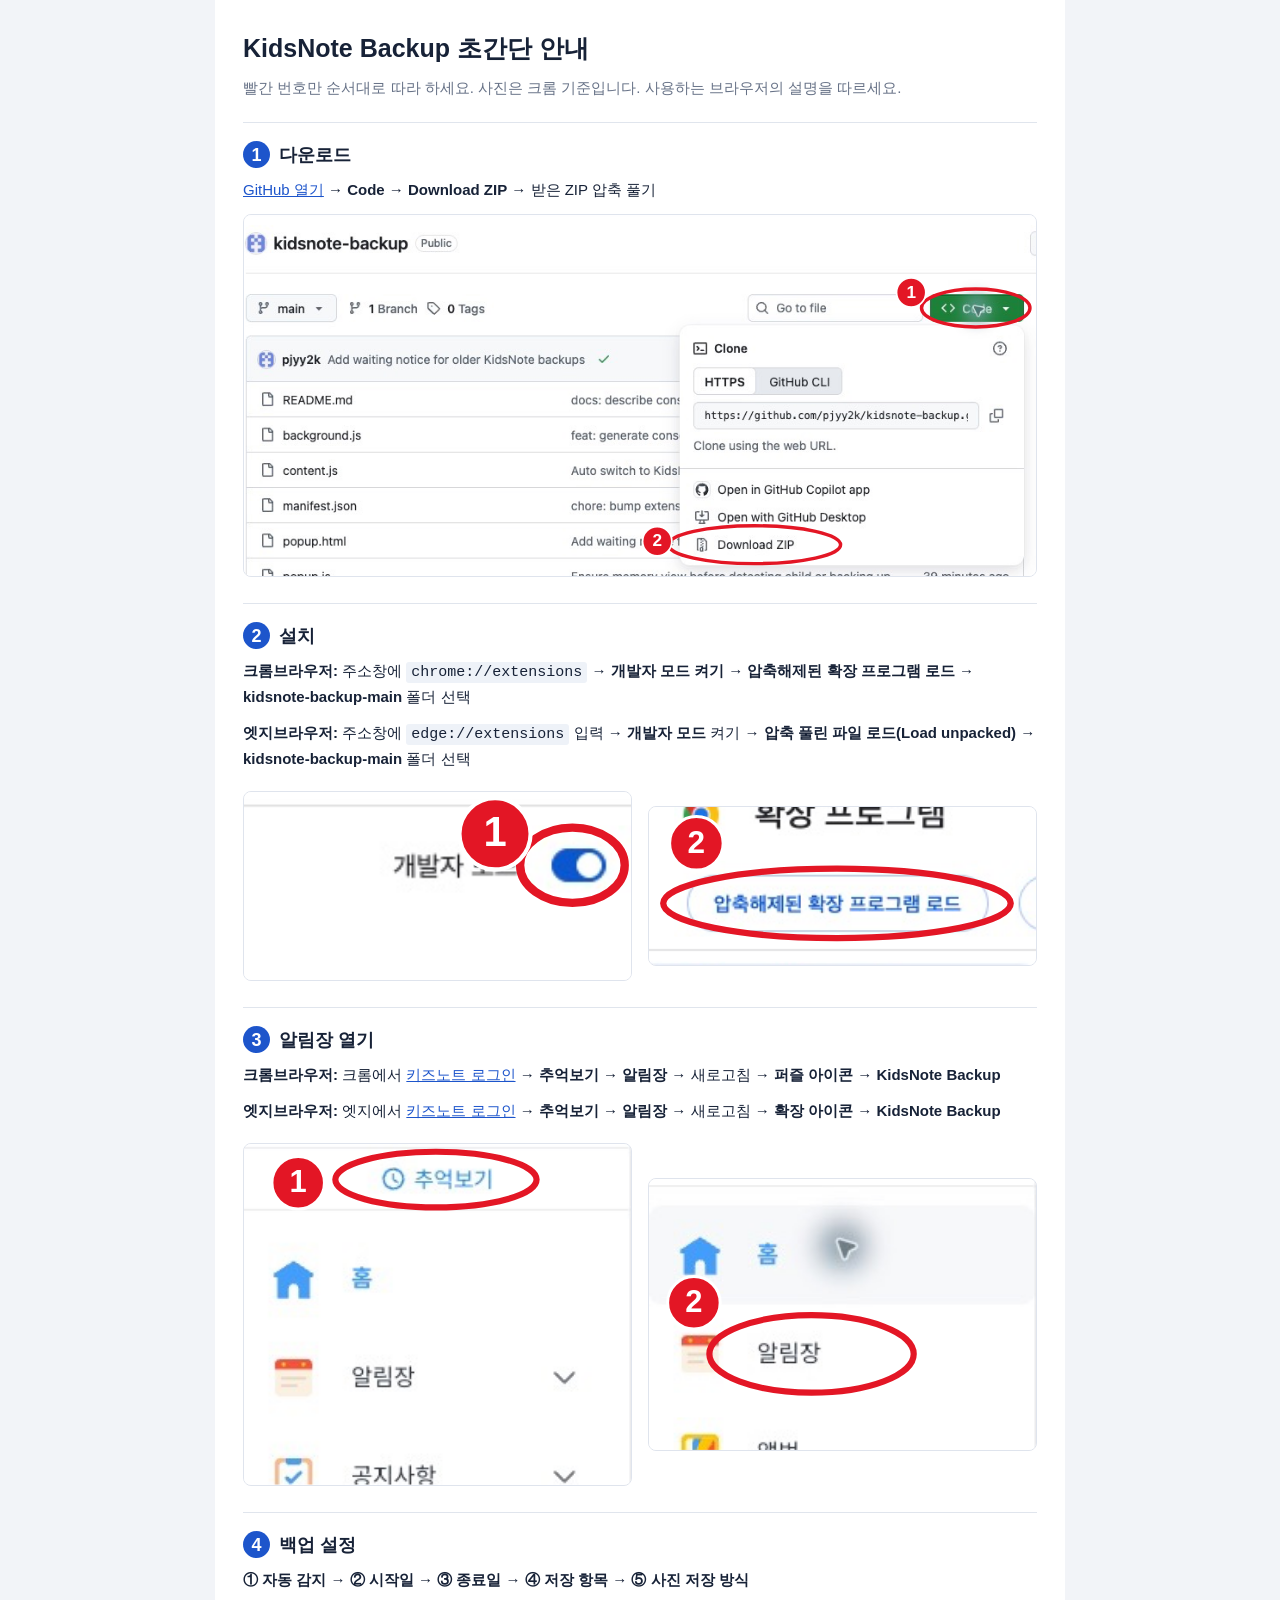
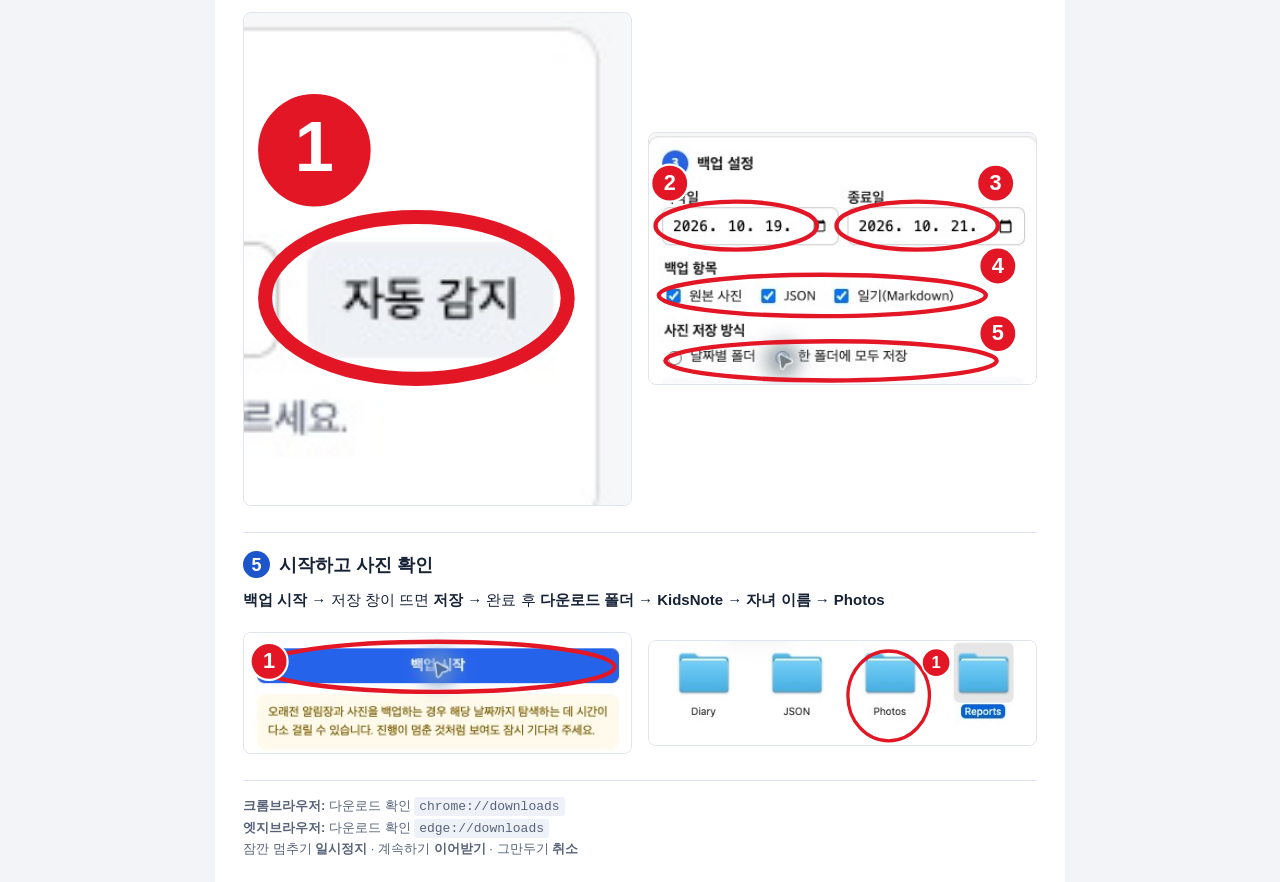
==== instruction/index.html @ d7d6bd25 "Separate Chrome and Edge instructions in quick guide" ====
<!doctype html><html lang="ko"><meta charset="utf-8"><meta name="viewport" content="width=device-width,initial-scale=1"><title>KidsNote Backup 초간단 안내</title><style>*{box-sizing:border-box}body{margin:0;background:#f2f4f8;color:#172237;font:15px/1.6 -apple-system,BlinkMacSystemFont,'Malgun Gothic',sans-serif}main{max-width:850px;margin:auto;background:white;padding:28px}h1{font-size:25px;margin:0 0 8px}.intro{color:#677287;margin:0 0 22px}h2{font-size:18px;margin:0 0 8px}h2 span{display:inline-grid;place-items:center;background:#1d55cb;color:white;border-radius:50%;width:27px;height:27px;margin-right:9px}section{border-top:1px solid #e0e5ed;padding:18px 0;break-inside:avoid}p{margin:0 0 12px}a{color:#1d55cb}.shot{margin:8px auto!important;border:1px solid #dfe4ed;border-radius:8px;overflow:hidden;line-height:0}.shot svg{display:block;width:100%;height:auto}.pair{display:flex;justify-content:center;align-items:center;gap:16px}.pair>div{flex:1;min-width:0}.pair .shot{max-width:100%!important}code{background:#eef2f8;padding:2px 5px;border-radius:3px}footer{border-top:1px solid #e0e5ed;padding-top:15px;color:#586379;font-size:13px}@media(max-width:520px){main{padding:20px 14px}.pair{gap:8px}h1{font-size:23px}}@media print{body{background:white}main{padding:0}section{padding:12px 0}.intro{margin-bottom:12px}}</style><main><h1>KidsNote Backup 초간단 안내</h1><p class="intro">빨간 번호만 순서대로 따라 하세요. 사진은 크롬 기준입니다. 사용하는 브라우저의 설명을 따르세요.</p><section><h2><span>1</span>다운로드</h2><p><a href="https://github.com/pjyy2k/kidsnote-backup">GitHub 열기</a> → <b>Code → Download ZIP</b> → 받은 ZIP 압축 풀기</p><div class="shot" style="max-width:920px"><svg xmlns="http://www.w3.org/2000/svg" viewBox="0 0 920 420" role="img" aria-label="빨간 원의 번호 순서대로 클릭하세요"><image href="[data-uri]" width="920" height="420"/><ellipse cx="850" cy="108" rx="63" ry="22" fill="none" stroke="#e31625" stroke-width="4"/><circle cx="775" cy="90" r="17" fill="#e31625" stroke="white" stroke-width="2"/><text x="775" y="96" text-anchor="middle" fill="white" font-family="Arial,sans-serif" font-weight="700" font-size="20">1</text><ellipse cx="593" cy="383" rx="100" ry="22" fill="none" stroke="#e31625" stroke-width="4"/><circle cx="480" cy="379" r="17" fill="#e31625" stroke="white" stroke-width="2"/><text x="480" y="385" text-anchor="middle" fill="white" font-family="Arial,sans-serif" font-weight="700" font-size="20">2</text></svg></div></section><section><h2><span>2</span>설치</h2><p><b>크롬브라우저:</b> 주소창에 <code>chrome://extensions</code> → <b>개발자 모드 켜기 → 압축해제된 확장 프로그램 로드</b> → <b>kidsnote-backup-main</b> 폴더 선택</p><p><b>엣지브라우저:</b> 주소창에 <code>edge://extensions</code> 입력 → <b>개발자 모드</b> 켜기 → <b>압축 풀린 파일 로드(Load unpacked)</b> → <b>kidsnote-backup-main</b> 폴더 선택</p><div class="pair"><div><div class="shot" style="max-width:330px"><svg xmlns="http://www.w3.org/2000/svg" viewBox="0 0 185 90" role="img" aria-label="빨간 원의 번호 순서대로 클릭하세요"><image href="[data-uri]" width="185" height="90"/><ellipse cx="157" cy="35" rx="25" ry="18" fill="none" stroke="#e31625" stroke-width="4"/><circle cx="120" cy="20" r="17" fill="#e31625" stroke="white" stroke-width="2"/><text x="120" y="26" text-anchor="middle" fill="white" font-family="Arial,sans-serif" font-weight="700" font-size="20">1</text></svg></div></div><div><div class="shot" style="max-width:330px"><svg xmlns="http://www.w3.org/2000/svg" viewBox="0 0 245 100" role="img" aria-label="빨간 원의 번호 순서대로 클릭하세요"><image href="[data-uri]" width="245" height="100"/><ellipse cx="119" cy="61" rx="110" ry="22" fill="none" stroke="#e31625" stroke-width="4"/><circle cx="30" cy="23" r="17" fill="#e31625" stroke="white" stroke-width="2"/><text x="30" y="29" text-anchor="middle" fill="white" font-family="Arial,sans-serif" font-weight="700" font-size="20">2</text></svg></div></div></div></section><section><h2><span>3</span>알림장 열기</h2><p><b>크롬브라우저:</b> 크롬에서 <a href="https://www.kidsnote.com/">키즈노트 로그인</a> → <b>추억보기 → 알림장</b> → 새로고침 → <b>퍼즐 아이콘 → KidsNote Backup</b></p><p><b>엣지브라우저:</b> 엣지에서 <a href="https://www.kidsnote.com/">키즈노트 로그인</a> → <b>추억보기 → 알림장</b> → 새로고침 → <b>확장 아이콘 → KidsNote Backup</b></p><div class="pair"><div><div class="shot" style="max-width:330px"><svg xmlns="http://www.w3.org/2000/svg" viewBox="0 0 250 220" role="img" aria-label="빨간 원의 번호 순서대로 클릭하세요"><image href="[data-uri]" width="250" height="220"/><ellipse cx="124" cy="23" rx="65" ry="18" fill="none" stroke="#e31625" stroke-width="4"/><circle cx="35" cy="25" r="17" fill="#e31625" stroke="white" stroke-width="2"/><text x="35" y="31" text-anchor="middle" fill="white" font-family="Arial,sans-serif" font-weight="700" font-size="20">1</text></svg></div></div><div><div class="shot" style="max-width:330px"><svg xmlns="http://www.w3.org/2000/svg" viewBox="0 0 250 175" role="img" aria-label="빨간 원의 번호 순서대로 클릭하세요"><image href="[data-uri]" width="250" height="175"/><ellipse cx="105" cy="113" rx="66" ry="25" fill="none" stroke="#e31625" stroke-width="4"/><circle cx="29" cy="80" r="17" fill="#e31625" stroke="white" stroke-width="2"/><text x="29" y="86" text-anchor="middle" fill="white" font-family="Arial,sans-serif" font-weight="700" font-size="20">2</text></svg></div></div></div></section><section><h2><span>4</span>백업 설정</h2><p><b>① 자동 감지 → ② 시작일 → ③ 종료일 → ④ 저장 항목 → ⑤ 사진 저장 방식</b></p><div class="pair"><div><div class="shot" style="max-width:330px"><svg xmlns="http://www.w3.org/2000/svg" viewBox="0 0 110 140" role="img" aria-label="빨간 원의 번호 순서대로 클릭하세요"><image href="[data-uri]" width="110" height="140"/><ellipse cx="49" cy="81" rx="43" ry="23" fill="none" stroke="#e31625" stroke-width="4"/><circle cx="20" cy="39" r="17" fill="#e31625" stroke="white" stroke-width="2"/><text x="20" y="45" text-anchor="middle" fill="white" font-family="Arial,sans-serif" font-weight="700" font-size="20">1</text></svg></div></div><div><div class="shot" style="max-width:355px"><svg xmlns="http://www.w3.org/2000/svg" viewBox="0 0 355 230" role="img" aria-label="빨간 원의 번호 순서대로 클릭하세요"><image href="[data-uri]" width="355" height="230"/><ellipse cx="80" cy="85" rx="74" ry="22" fill="none" stroke="#e31625" stroke-width="4"/><circle cx="19" cy="46" r="17" fill="#e31625" stroke="white" stroke-width="2"/><text x="19" y="52" text-anchor="middle" fill="white" font-family="Arial,sans-serif" font-weight="700" font-size="20">2</text><ellipse cx="246" cy="85" rx="74" ry="22" fill="none" stroke="#e31625" stroke-width="4"/><circle cx="318" cy="46" r="17" fill="#e31625" stroke="white" stroke-width="2"/><text x="318" y="52" text-anchor="middle" fill="white" font-family="Arial,sans-serif" font-weight="700" font-size="20">3</text><ellipse cx="159" cy="149" rx="150" ry="19" fill="none" stroke="#e31625" stroke-width="4"/><circle cx="320" cy="122" r="17" fill="#e31625" stroke="white" stroke-width="2"/><text x="320" y="128" text-anchor="middle" fill="white" font-family="Arial,sans-serif" font-weight="700" font-size="20">4</text><ellipse cx="167" cy="209" rx="152" ry="18" fill="none" stroke="#e31625" stroke-width="4"/><circle cx="320" cy="184" r="17" fill="#e31625" stroke="white" stroke-width="2"/><text x="320" y="190" text-anchor="middle" fill="white" font-family="Arial,sans-serif" font-weight="700" font-size="20">5</text></svg></div></div></div></section><section><h2><span>5</span>시작하고 사진 확인</h2><p><b>백업 시작</b> → 저장 창이 뜨면 <b>저장</b> → 완료 후 <b>다운로드 폴더 → KidsNote → 자녀 이름 → Photos</b></p><div class="pair"><div><div class="shot" style="max-width:355px"><svg xmlns="http://www.w3.org/2000/svg" viewBox="0 0 355 110" role="img" aria-label="빨간 원의 번호 순서대로 클릭하세요"><image href="[data-uri]" width="355" height="110"/><ellipse cx="177" cy="31" rx="163" ry="23" fill="none" stroke="#e31625" stroke-width="4"/><circle cx="23" cy="26" r="17" fill="#e31625" stroke="white" stroke-width="2"/><text x="23" y="32" text-anchor="middle" fill="white" font-family="Arial,sans-serif" font-weight="700" font-size="20">1</text></svg></div></div><div><div class="shot" style="max-width:465px"><svg xmlns="http://www.w3.org/2000/svg" viewBox="0 0 465 125" role="img" aria-label="빨간 원의 번호 순서대로 클릭하세요"><image href="[data-uri]" width="465" height="125"/><ellipse cx="288" cy="66" rx="49" ry="54" fill="none" stroke="#e31625" stroke-width="4"/><circle cx="345" cy="26" r="17" fill="#e31625" stroke="white" stroke-width="2"/><text x="345" y="32" text-anchor="middle" fill="white" font-family="Arial,sans-serif" font-weight="700" font-size="20">1</text></svg></div></div></div></section><footer><b>크롬브라우저:</b> 다운로드 확인 <code>chrome://downloads</code><br><b>엣지브라우저:</b> 다운로드 확인 <code>edge://downloads</code><br>잠깐 멈추기 <b>일시정지</b> · 계속하기 <b>이어받기</b> · 그만두기 <b>취소</b></footer></main></html>
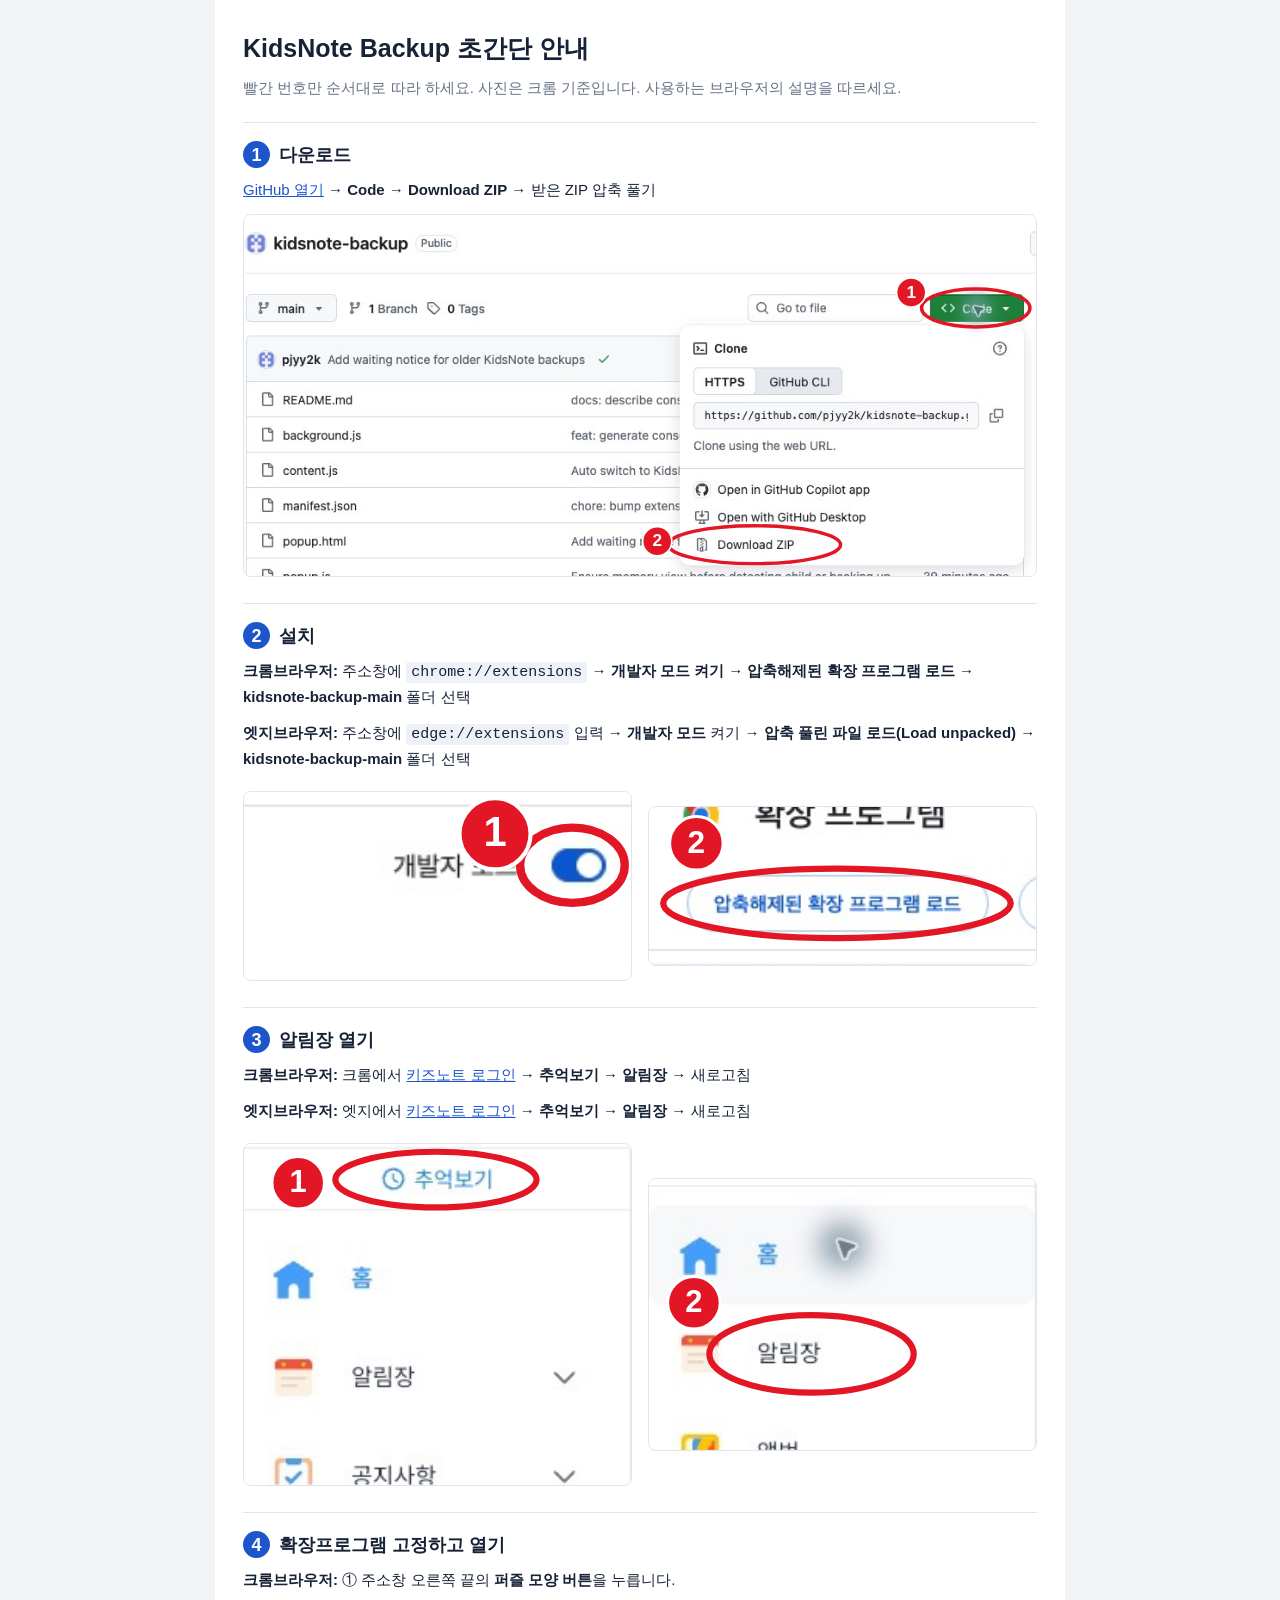
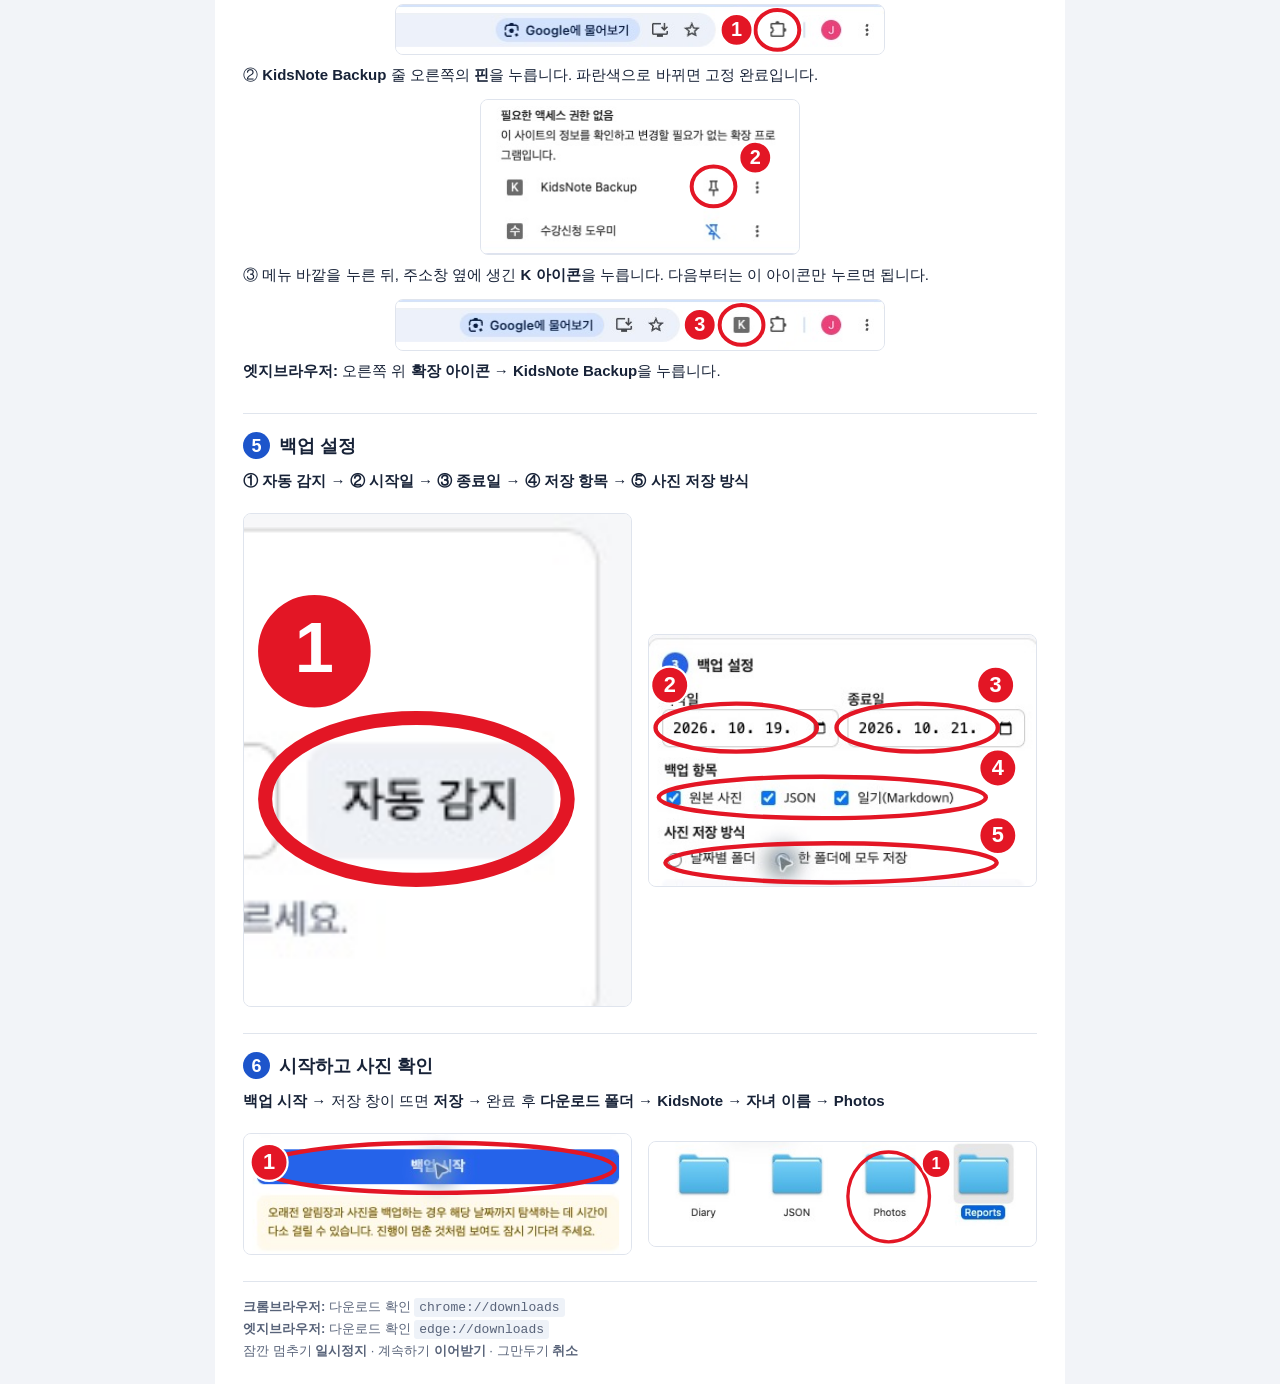
==== commit 78233c84: "Show Chrome extension menu and pinning steps with screenshots" ====
--- a/instruction/index.html
+++ b/instruction/index.html
@@ -1 +1 @@
-<!doctype html><html lang="ko"><meta charset="utf-8"><meta name="viewport" content="width=device-width,initial-scale=1"><title>KidsNote Backup 초간단 안내</title><style>*{box-sizing:border-box}body{margin:0;background:#f2f4f8;color:#172237;font:15px/1.6 -apple-system,BlinkMacSystemFont,'Malgun Gothic',sans-serif}main{max-width:850px;margin:auto;background:white;padding:28px}h1{font-size:25px;margin:0 0 8px}.intro{color:#677287;margin:0 0 22px}h2{font-size:18px;margin:0 0 8px}h2 span{display:inline-grid;place-items:center;background:#1d55cb;color:white;border-radius:50%;width:27px;height:27px;margin-right:9px}section{border-top:1px solid #e0e5ed;padding:18px 0;break-inside:avoid}p{margin:0 0 12px}a{color:#1d55cb}.shot{margin:8px auto!important;border:1px solid #dfe4ed;border-radius:8px;overflow:hidden;line-height:0}.shot svg{display:block;width:100%;height:auto}.pair{display:flex;justify-content:center;align-items:center;gap:16px}.pair>div{flex:1;min-width:0}.pair .shot{max-width:100%!important}code{background:#eef2f8;padding:2px 5px;border-radius:3px}footer{border-top:1px solid #e0e5ed;padding-top:15px;color:#586379;font-size:13px}@media(max-width:520px){main{padding:20px 14px}.pair{gap:8px}h1{font-size:23px}}@media print{body{background:white}main{padding:0}section{padding:12px 0}.intro{margin-bottom:12px}}</style><main><h1>KidsNote Backup 초간단 안내</h1><p class="intro">빨간 번호만 순서대로 따라 하세요. 사진은 크롬 기준입니다. 사용하는 브라우저의 설명을 따르세요.</p><section><h2><span>1</span>다운로드</h2><p><a href="https://github.com/pjyy2k/kidsnote-backup">GitHub 열기</a> → <b>Code → Download ZIP</b> → 받은 ZIP 압축 풀기</p><div class="shot" style="max-width:920px"><svg xmlns="http://www.w3.org/2000/svg" viewBox="0 0 920 420" role="img" aria-label="빨간 원의 번호 순서대로 클릭하세요"><image href="[data-uri]" width="920" height="420"/><ellipse cx="850" cy="108" rx="63" ry="22" fill="none" stroke="#e31625" stroke-width="4"/><circle cx="775" cy="90" r="17" fill="#e31625" stroke="white" stroke-width="2"/><text x="775" y="96" text-anchor="middle" fill="white" font-family="Arial,sans-serif" font-weight="700" font-size="20">1</text><ellipse cx="593" cy="383" rx="100" ry="22" fill="none" stroke="#e31625" stroke-width="4"/><circle cx="480" cy="379" r="17" fill="#e31625" stroke="white" stroke-width="2"/><text x="480" y="385" text-anchor="middle" fill="white" font-family="Arial,sans-serif" font-weight="700" font-size="20">2</text></svg></div></section><section><h2><span>2</span>설치</h2><p><b>크롬브라우저:</b> 주소창에 <code>chrome://extensions</code> → <b>개발자 모드 켜기 → 압축해제된 확장 프로그램 로드</b> → <b>kidsnote-backup-main</b> 폴더 선택</p><p><b>엣지브라우저:</b> 주소창에 <code>edge://extensions</code> 입력 → <b>개발자 모드</b> 켜기 → <b>압축 풀린 파일 로드(Load unpacked)</b> → <b>kidsnote-backup-main</b> 폴더 선택</p><div class="pair"><div><div class="shot" style="max-width:330px"><svg xmlns="http://www.w3.org/2000/svg" viewBox="0 0 185 90" role="img" aria-label="빨간 원의 번호 순서대로 클릭하세요"><image href="[data-uri]" width="185" height="90"/><ellipse cx="157" cy="35" rx="25" ry="18" fill="none" stroke="#e31625" stroke-width="4"/><circle cx="120" cy="20" r="17" fill="#e31625" stroke="white" stroke-width="2"/><text x="120" y="26" text-anchor="middle" fill="white" font-family="Arial,sans-serif" font-weight="700" font-size="20">1</text></svg></div></div><div><div class="shot" style="max-width:330px"><svg xmlns="http://www.w3.org/2000/svg" viewBox="0 0 245 100" role="img" aria-label="빨간 원의 번호 순서대로 클릭하세요"><image href="[data-uri]" width="245" height="100"/><ellipse cx="119" cy="61" rx="110" ry="22" fill="none" stroke="#e31625" stroke-width="4"/><circle cx="30" cy="23" r="17" fill="#e31625" stroke="white" stroke-width="2"/><text x="30" y="29" text-anchor="middle" fill="white" font-family="Arial,sans-serif" font-weight="700" font-size="20">2</text></svg></div></div></div></section><section><h2><span>3</span>알림장 열기</h2><p><b>크롬브라우저:</b> 크롬에서 <a href="https://www.kidsnote.com/">키즈노트 로그인</a> → <b>추억보기 → 알림장</b> → 새로고침 → <b>퍼즐 아이콘 → KidsNote Backup</b></p><p><b>엣지브라우저:</b> 엣지에서 <a href="https://www.kidsnote.com/">키즈노트 로그인</a> → <b>추억보기 → 알림장</b> → 새로고침 → <b>확장 아이콘 → KidsNote Backup</b></p><div class="pair"><div><div class="shot" style="max-width:330px"><svg xmlns="http://www.w3.org/2000/svg" viewBox="0 0 250 220" role="img" aria-label="빨간 원의 번호 순서대로 클릭하세요"><image href="[data-uri]" width="250" height="220"/><ellipse cx="124" cy="23" rx="65" ry="18" fill="none" stroke="#e31625" stroke-width="4"/><circle cx="35" cy="25" r="17" fill="#e31625" stroke="white" stroke-width="2"/><text x="35" y="31" text-anchor="middle" fill="white" font-family="Arial,sans-serif" font-weight="700" font-size="20">1</text></svg></div></div><div><div class="shot" style="max-width:330px"><svg xmlns="http://www.w3.org/2000/svg" viewBox="0 0 250 175" role="img" aria-label="빨간 원의 번호 순서대로 클릭하세요"><image href="[data-uri]" width="250" height="175"/><ellipse cx="105" cy="113" rx="66" ry="25" fill="none" stroke="#e31625" stroke-width="4"/><circle cx="29" cy="80" r="17" fill="#e31625" stroke="white" stroke-width="2"/><text x="29" y="86" text-anchor="middle" fill="white" font-family="Arial,sans-serif" font-weight="700" font-size="20">2</text></svg></div></div></div></section><section><h2><span>4</span>백업 설정</h2><p><b>① 자동 감지 → ② 시작일 → ③ 종료일 → ④ 저장 항목 → ⑤ 사진 저장 방식</b></p><div class="pair"><div><div class="shot" style="max-width:330px"><svg xmlns="http://www.w3.org/2000/svg" viewBox="0 0 110 140" role="img" aria-label="빨간 원의 번호 순서대로 클릭하세요"><image href="[data-uri]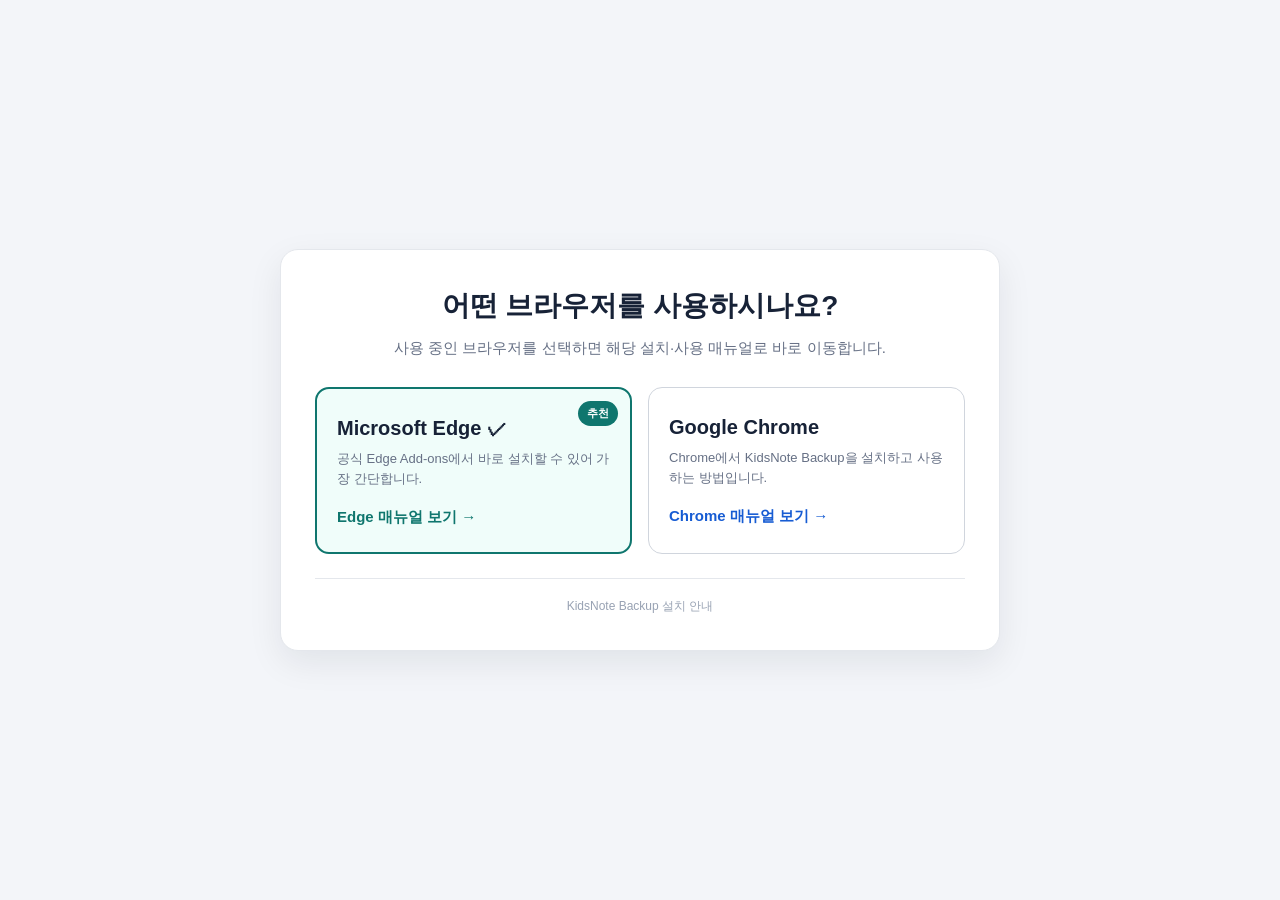
==== commit 788842d2: "docs: add browser selection landing page" ====
--- a/instruction/index.html
+++ b/instruction/index.html
@@ -1 +1,49 @@
-<!doctype html><html lang="ko"><meta charset="utf-8"><meta name="viewport" content="width=device-width,initial-scale=1"><title>KidsNote Backup 초간단 안내</title><style>*{box-sizing:border-box}body{margin:0;background:#f2f4f8;color:#172237;font:15px/1.6 -apple-system,BlinkMacSystemFont,'Malgun Gothic',sans-serif}main{max-width:850px;margin:auto;background:white;padding:28px}h1{font-size:25px;margin:0 0 8px}.intro{color:#677287;margin:0 0 22px}h2{font-size:18px;margin:0 0 8px}h2 span{display:inline-grid;place-items:center;background:#1d55cb;color:white;border-radius:50%;width:27px;height:27px;margin-right:9px}section{border-top:1px solid #e0e5ed;padding:18px 0;break-inside:avoid}p{margin:0 0 12px}a{color:#1d55cb}.shot{margin:8px auto!important;border:1px solid #dfe4ed;border-radius:8px;overflow:hidden;line-height:0}.shot svg{display:block;width:100%;height:auto}.pair{display:flex;justify-content:center;align-items:center;gap:16px}.pair>div{flex:1;min-width:0}.pair .shot{max-width:100%!important}code{background:#eef2f8;padding:2px 5px;border-radius:3px}footer{border-top:1px solid #e0e5ed;padding-top:15px;color:#586379;font-size:13px}@media(max-width:520px){main{padding:20px 14px}.pair{gap:8px}h1{font-size:23px}}@media print{body{background:white}main{padding:0}section{padding:12px 0}.intro{margin-bottom:12px}}</style><main><h1>KidsNote Backup 초간단 안내</h1><p class="intro">빨간 번호만 순서대로 따라 하세요. 사진은 크롬 기준입니다. 사용하는 브라우저의 설명을 따르세요.</p><section><h2><span>1</span>다운로드</h2><p><a href="https://github.com/pjyy2k/kidsnote-backup">GitHub 열기</a> → <b>Code → Download ZIP</b> → 받은 ZIP 압축 풀기</p><div class="shot" style="max-width:920px"><svg xmlns="http://www.w3.org/2000/svg" viewBox="0 0 920 420" role="img" aria-label="빨간 원의 번호 순서대로 클릭하세요"><image href="[data-uri]" width="920" height="420"/><ellipse cx="850" cy="108" rx="63" ry="22" fill="none" stroke="#e31625" stroke-width="4"/><circle cx="775" cy="90" r="17" fill="#e31625" stroke="white" stroke-width="2"/><text x="775" y="96" text-anchor="middle" fill="white" font-family="Arial,sans-serif" font-weight="700" font-size="20">1</text><ellipse cx="593" cy="383" rx="100" ry="22" fill="none" stroke="#e31625" stroke-width="4"/><circle cx="480" cy="379" r="17" fill="#e31625" stroke="white" stroke-width="2"/><text x="480" y="385" text-anchor="middle" fill="white" font-family="Arial,sans-serif" font-weight="700" font-size="20">2</text></svg></div></section><section><h2><span>2</span>설치</h2><p><b>크롬브라우저:</b> 주소창에 <code>chrome://extensions</code> → <b>개발자 모드 켜기 → 압축해제된 확장 프로그램 로드</b> → <b>kidsnote-backup-main</b> 폴더 선택</p><p><b>엣지브라우저:</b> 주소창에 <code>edge://extensions</code> 입력 → <b>개발자 모드</b> 켜기 → <b>압축 풀린 파일 로드(Load unpacked)</b> → <b>kidsnote-backup-main</b> 폴더 선택</p><div class="pair"><div><div class="shot" style="max-width:330px"><svg xmlns="http://www.w3.org/2000/svg" viewBox="0 0 185 90" role="img" aria-label="빨간 원의 번호 순서대로 클릭하세요"><image href="[data-uri]" width="185" height="90"/><ellipse cx="157" cy="35" rx="25" ry="18" fill="none" stroke="#e31625" stroke-width="4"/><circle cx="120" cy="20" r="17" fill="#e31625" stroke="white" stroke-width="2"/><text x="120" y="26" text-anchor="middle" fill="white" font-family="Arial,sans-serif" font-weight="700" font-size="20">1</text></svg></div></div><div><div class="shot" style="max-width:330px"><svg xmlns="http://www.w3.org/2000/svg" viewBox="0 0 245 100" role="img" aria-label="빨간 원의 번호 순서대로 클릭하세요"><image href="[data-uri]" width="245" height="100"/><ellipse cx="119" cy="61" rx="110" ry="22" fill="none" stroke="#e31625" stroke-width="4"/><circle cx="30" cy="23" r="17" fill="#e31625" stroke="white" stroke-width="2"/><text x="30" y="29" text-anchor="middle" fill="white" font-family="Arial,sans-serif" font-weight="700" font-size="20">2</text></svg></div></div></div></section><section><h2><span>3</span>알림장 열기</h2><p><b>크롬브라우저:</b> 크롬에서 <a href="https://www.kidsnote.com/">키즈노트 로그인</a> → <b>추억보기 → 알림장</b> → 새로고침</p><p><b>엣지브라우저:</b> 엣지에서 <a href="https://www.kidsnote.com/">키즈노트 로그인</a> → <b>추억보기 → 알림장</b> → 새로고침</p><div class="pair"><div><div class="shot" style="max-width:330px"><svg xmlns="http://www.w3.org/2000/svg" viewBox="0 0 250 220" role="img" aria-label="빨간 원의 번호 순서대로 클릭하세요"><image href="[data-uri]" width="250" height="220"/><ellipse cx="124" cy="23" rx="65" ry="18" fill="none" stroke="#e31625" stroke-width="4"/><circle cx="35" cy="25" r="17" fill="#e31625" stroke="white" stroke-width="2"/><text x="35" y="31" text-anchor="middle" fill="white" font-family="Arial,sans-serif" font-weight="700" font-size="20">1</text></svg></div></div><div><div class="shot" style="max-width:330px"><svg xmlns="http://www.w3.org/2000/svg" viewBox="0 0 250 175" role="img" aria-label="빨간 원의 번호 순서대로 클릭하세요"><image href="[data-uri]" width="250" height="175"/><ellipse cx="105" cy="113" rx="66" ry="25" fill="none" stroke="#e31625" stroke-width="4"/><circle cx="29" cy="80" r="17" fill="#e31625" stroke="white" stroke-width="2"/><text x="29" y="86" text-anchor="middle" fill="white" font-family="Arial,sans-serif" font-weight="700" font-size="20">2</text></svg></div></div></div></section><section><h2><span>4</span>확장프로그램 고정하고 열기</h2><p><b>크롬브라우저:</b> ① 주소창 오른쪽 끝의 <b>퍼즐 모양 버튼</b>을 누릅니다.</p><div class="shot" style="max-width:490px"><svg xmlns="http://www.w3.org/2000/svg" viewBox="0 0 490 50" role="img" aria-label="1번 클릭 위치"><image href="[data-uri]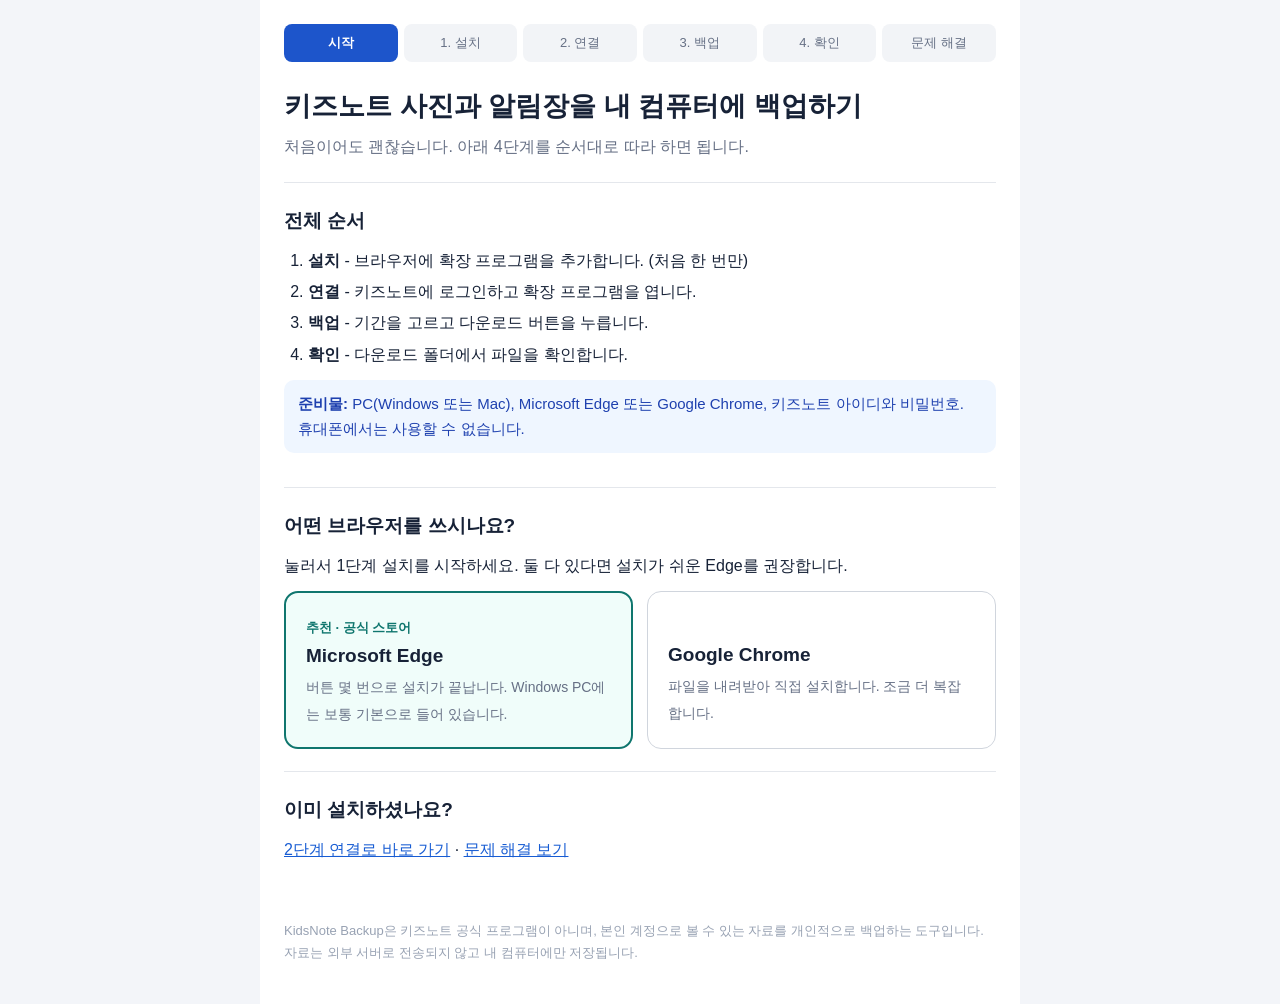
==== commit 861c5b8d: "docs: add step-by-step user manual with shared guide pages - Split the manual into install, connect," ====
--- a/instruction/index.html
+++ b/instruction/index.html
@@ -1,49 +1,34 @@
 <!doctype html>
 <html lang="ko">
 <head>
-  <meta charset="utf-8">
-  <meta name="viewport" content="width=device-width,initial-scale=1">
-  <title>KidsNote Backup - 브라우저 선택</title>
-  <style>
-    *{box-sizing:border-box}
-    body{margin:0;min-height:100vh;display:grid;place-items:center;background:#f3f5f9;color:#172237;font:15px/1.55 -apple-system,BlinkMacSystemFont,"Segoe UI","Malgun Gothic",sans-serif;padding:24px}
-    main{width:min(720px,100%);background:#fff;border:1px solid #e4e7ec;border-radius:18px;box-shadow:0 12px 34px rgba(16,24,40,.08);padding:34px}
-    h1{margin:0 0 8px;font-size:28px;text-align:center}
-    .intro{margin:0 0 28px;color:#667085;text-align:center}
-    .choices{display:grid;grid-template-columns:repeat(2,minmax(0,1fr));gap:16px}
-    .browser{position:relative;display:block;text-decoration:none;color:inherit;border:1px solid #d0d5dd;border-radius:14px;padding:24px 20px;transition:.16s ease;background:#fff}
-    .browser:hover{transform:translateY(-2px);border-color:#98a2b3;box-shadow:0 8px 22px rgba(16,24,40,.08)}
-    .browser.recommended{border:2px solid #0f766e;background:#f0fdfa}
-    .badge{position:absolute;top:12px;right:12px;background:#0f766e;color:#fff;border-radius:999px;padding:4px 9px;font-size:11px;font-weight:800}
-    .name{font-size:20px;font-weight:800;margin-bottom:5px}
-    .desc{color:#667085;font-size:13px}
-    .arrow{display:inline-block;margin-top:16px;font-weight:800;color:#175cd3}
-    .recommended .arrow{color:#0f766e}
-    footer{margin-top:24px;padding-top:18px;border-top:1px solid #e4e7ec;color:#98a2b3;font-size:12px;text-align:center}
-    @media(max-width:580px){main{padding:26px 18px}.choices{grid-template-columns:1fr}h1{font-size:24px}}
-  </style>
+<meta charset="utf-8">
+<meta name="viewport" content="width=device-width,initial-scale=1">
+<title>키즈노트 사진과 알림장을 내 컴퓨터에 백업하기 - KidsNote Backup 안내</title>
+<link rel="stylesheet" href="guide.css">
 </head>
 <body>
 <main>
-  <h1>어떤 브라우저를 사용하시나요?</h1>
-  <p class="intro">사용 중인 브라우저를 선택하면 해당 설치·사용 매뉴얼로 바로 이동합니다.</p>
+<nav aria-label="매뉴얼 단계"><ol class="steps"><li><a href="index.html" aria-current="step">시작</a></li><li><a href="index.html">1. 설치</a></li><li><a href="open.html">2. 연결</a></li><li><a href="backup.html">3. 백업</a></li><li><a href="files.html">4. 확인</a></li><li><a href="help.html">문제 해결</a></li></ol></nav>
+<h1>키즈노트 사진과 알림장을 내 컴퓨터에 백업하기</h1>
+<p class="intro">처음이어도 괜찮습니다. 아래 4단계를 순서대로 따라 하면 됩니다.</p>
 
-  <div class="choices">
-    <a class="browser recommended" href="edge.html">
-      <span class="badge">추천</span>
-      <div class="name">Microsoft Edge <span aria-hidden="true">✓</span></div>
-      <div class="desc">공식 Edge Add-ons에서 바로 설치할 수 있어 가장 간단합니다.</div>
-      <span class="arrow">Edge 매뉴얼 보기 →</span>
-    </a>
+<section><h2>전체 순서</h2>
+<ol><li><b>설치</b> - 브라우저에 확장 프로그램을 추가합니다. (처음 한 번만)</li>
+<li><b>연결</b> - 키즈노트에 로그인하고 확장 프로그램을 엽니다.</li>
+<li><b>백업</b> - 기간을 고르고 다운로드 버튼을 누릅니다.</li>
+<li><b>확인</b> - 다운로드 폴더에서 파일을 확인합니다.</li></ol>
+<div class="note tip"><b>준비물:</b> PC(Windows 또는 Mac), Microsoft Edge 또는 Google Chrome, 키즈노트 아이디와 비밀번호. 휴대폰에서는 사용할 수 없습니다.</div>
+</section>
+<section><h2>어떤 브라우저를 쓰시나요?</h2>
+<p>눌러서 1단계 설치를 시작하세요. 둘 다 있다면 설치가 쉬운 Edge를 권장합니다.</p>
+<div class="choices">
+<a class="card best" href="edge.html"><em>추천 · 공식 스토어</em><b>Microsoft Edge</b><span>버튼 몇 번으로 설치가 끝납니다. Windows PC에는 보통 기본으로 들어 있습니다.</span></a>
+<a class="card" href="chrome.html"><em>&nbsp;</em><b>Google Chrome</b><span>파일을 내려받아 직접 설치합니다. 조금 더 복잡합니다.</span></a>
+</div></section>
+<section><h2>이미 설치하셨나요?</h2><p><a href="open.html">2단계 연결로 바로 가기</a> · <a href="help.html">문제 해결 보기</a></p></section>
 
-    <a class="browser" href="chrome.html">
-      <div class="name">Google Chrome</div>
-      <div class="desc">Chrome에서 KidsNote Backup을 설치하고 사용하는 방법입니다.</div>
-      <span class="arrow">Chrome 매뉴얼 보기 →</span>
-    </a>
-  </div>
 
-  <footer>KidsNote Backup 설치 안내</footer>
+<footer>KidsNote Backup은 키즈노트 공식 프로그램이 아니며, 본인 계정으로 볼 수 있는 자료를 개인적으로 백업하는 도구입니다. 자료는 외부 서버로 전송되지 않고 내 컴퓨터에만 저장됩니다.</footer>
 </main>
 </body>
 </html>
--- a/instruction/guide.css
+++ b/instruction/guide.css
@@ -0,0 +1,27 @@
+*{box-sizing:border-box}
+body{margin:0;background:#f3f5f9;color:#172237;font:16px/1.7 -apple-system,BlinkMacSystemFont,"Segoe UI","Malgun Gothic",sans-serif}
+main{max-width:760px;margin:auto;background:#fff;min-height:100vh;padding:24px 24px 40px}
+.steps{display:flex;gap:6px;list-style:none;margin:0 0 26px;padding:0;font-size:13px}
+.steps li{flex:1;margin:0}
+.steps a{display:block;height:100%;padding:8px 4px;text-align:center;text-decoration:none;color:#667085;background:#f2f4f7;border-radius:8px}
+.steps a[aria-current]{background:#1d55cb;color:#fff;font-weight:700}
+h1{font-size:27px;line-height:1.35;margin:0 0 8px}
+.intro{color:#667085;margin:0 0 22px}
+section{border-top:1px solid #e4e7ec;padding:22px 0}
+h2{font-size:19px;margin:0 0 10px;display:flex;align-items:center;gap:10px}
+.n{flex:none;display:inline-grid;place-items:center;width:30px;height:30px;border-radius:50%;background:#1d55cb;color:#fff;font-size:14px}
+p{margin:6px 0 12px}ol,ul{margin:6px 0 12px;padding-left:24px}li{margin:4px 0}
+a{color:#175cd3}code{background:#f2f4f7;border-radius:5px;padding:2px 6px;font-size:14px}
+.shot{margin:12px 0;border:1px solid #d0d5dd;border-radius:10px;overflow:hidden}.shot svg{display:block;width:100%;height:auto}
+.note{border-radius:10px;padding:11px 14px;margin:12px 0;font-size:15px}
+.tip{background:#eff6ff;color:#1e40af}.warn{background:#fffbeb;color:#92400e}.ok{background:#ecfdf3;color:#166534}
+.btn{display:inline-block;background:#1d55cb;color:#fff;text-decoration:none;font-weight:700;border-radius:10px;padding:11px 18px}
+.choices{display:grid;grid-template-columns:1fr 1fr;gap:14px}
+.card{display:block;text-decoration:none;color:inherit;border:1px solid #d0d5dd;border-radius:14px;padding:20px}
+.card:hover{border-color:#667085}.card b{display:block;font-size:19px}.card span{color:#667085;font-size:14px}
+.card.best{border:2px solid #0f766e;background:#f0fdfa}.card em{font-style:normal;font-weight:700;color:#0f766e;font-size:13px}
+table{width:100%;border-collapse:collapse;margin:10px 0;font-size:15px}th,td{border:1px solid #e4e7ec;padding:9px 10px;text-align:left;vertical-align:top}th{background:#f8fafc}td:first-child,th:first-child{width:32%;word-break:keep-all}
+.pager{display:flex;justify-content:space-between;gap:10px;margin-top:10px;padding-top:22px;border-top:1px solid #e4e7ec}
+.pager a{font-weight:700;text-decoration:none}
+footer{margin-top:22px;color:#98a2b3;font-size:13px}
+@media(max-width:560px){main{padding:16px 16px 32px}.choices{grid-template-columns:1fr}h1{font-size:24px}.steps{font-size:12px}}
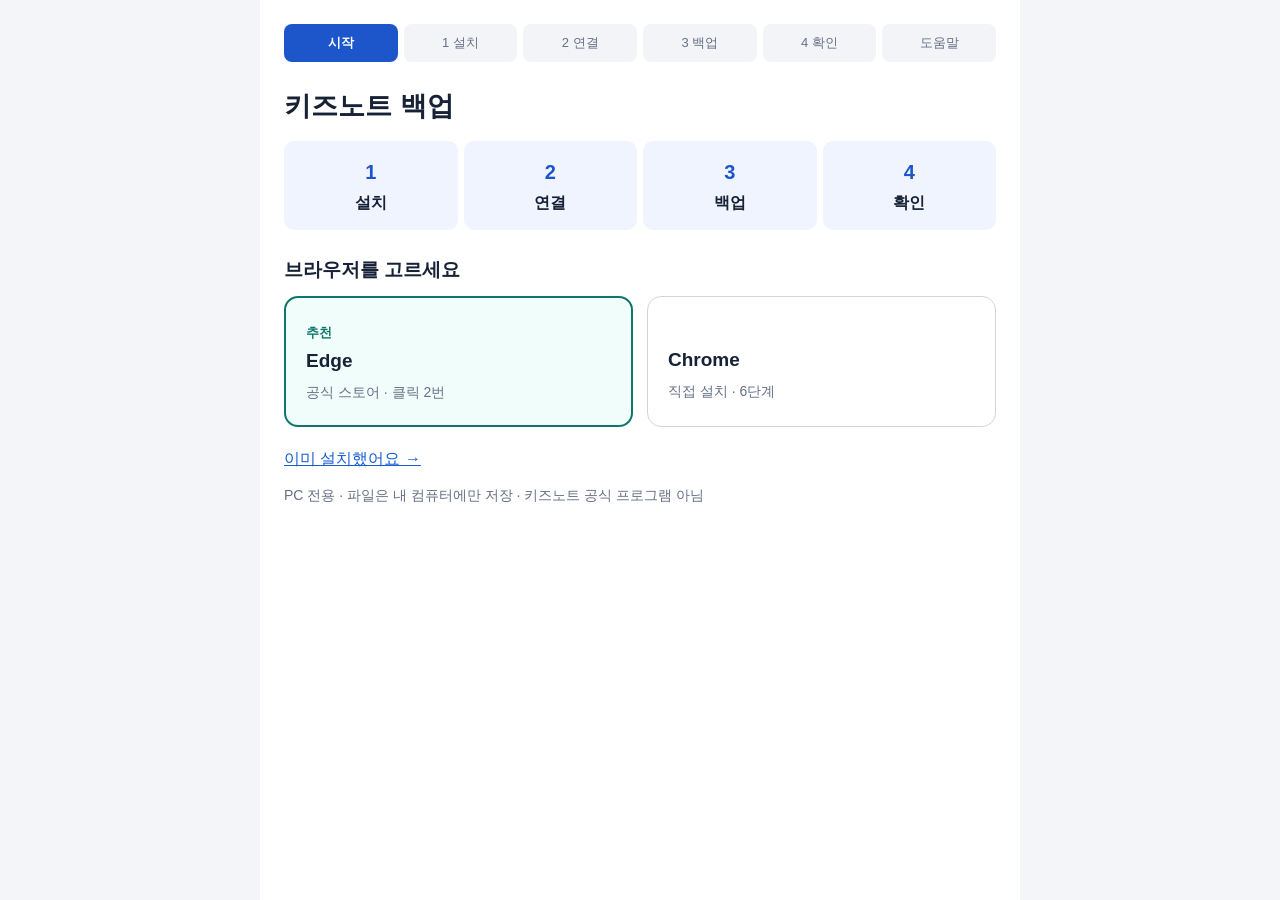
==== commit 7ed38c2e: "docs: condense guide pages and simplify popup footer wording Shorten step-by-step instructions on ea" ====
--- a/instruction/index.html
+++ b/instruction/index.html
@@ -3,32 +3,22 @@
 <head>
 <meta charset="utf-8">
 <meta name="viewport" content="width=device-width,initial-scale=1">
-<title>키즈노트 사진과 알림장을 내 컴퓨터에 백업하기 - KidsNote Backup 안내</title>
+<title>키즈노트 백업 - KidsNote Backup</title>
 <link rel="stylesheet" href="guide.css">
 </head>
 <body>
 <main>
-<nav aria-label="매뉴얼 단계"><ol class="steps"><li><a href="index.html" aria-current="step">시작</a></li><li><a href="index.html">1. 설치</a></li><li><a href="open.html">2. 연결</a></li><li><a href="backup.html">3. 백업</a></li><li><a href="files.html">4. 확인</a></li><li><a href="help.html">문제 해결</a></li></ol></nav>
-<h1>키즈노트 사진과 알림장을 내 컴퓨터에 백업하기</h1>
-<p class="intro">처음이어도 괜찮습니다. 아래 4단계를 순서대로 따라 하면 됩니다.</p>
+<nav aria-label="단계"><ol class="steps"><li><a href="index.html" aria-current="step">시작</a></li><li><a href="index.html">1 설치</a></li><li><a href="open.html">2 연결</a></li><li><a href="backup.html">3 백업</a></li><li><a href="files.html">4 확인</a></li><li><a href="help.html">도움말</a></li></ol></nav>
+<h1>키즈노트 백업</h1>
+<ol class="flow"><li>설치</li><li>연결</li><li>백업</li><li>확인</li></ol>
+<h2>브라우저를 고르세요</h2>
+<div class="choices">
+<a class="card best" href="edge.html"><em>추천</em><b>Edge</b><span>공식 스토어 · 클릭 2번</span></a>
+<a class="card" href="chrome.html"><em>&nbsp;</em><b>Chrome</b><span>직접 설치 · 6단계</span></a>
+</div>
+<p class="more"><a href="open.html">이미 설치했어요 →</a></p>
+<p class="small">PC 전용 · 파일은 내 컴퓨터에만 저장 · 키즈노트 공식 프로그램 아님</p>
 
-<section><h2>전체 순서</h2>
-<ol><li><b>설치</b> - 브라우저에 확장 프로그램을 추가합니다. (처음 한 번만)</li>
-<li><b>연결</b> - 키즈노트에 로그인하고 확장 프로그램을 엽니다.</li>
-<li><b>백업</b> - 기간을 고르고 다운로드 버튼을 누릅니다.</li>
-<li><b>확인</b> - 다운로드 폴더에서 파일을 확인합니다.</li></ol>
-<div class="note tip"><b>준비물:</b> PC(Windows 또는 Mac), Microsoft Edge 또는 Google Chrome, 키즈노트 아이디와 비밀번호. 휴대폰에서는 사용할 수 없습니다.</div>
-</section>
-<section><h2>어떤 브라우저를 쓰시나요?</h2>
-<p>눌러서 1단계 설치를 시작하세요. 둘 다 있다면 설치가 쉬운 Edge를 권장합니다.</p>
-<div class="choices">
-<a class="card best" href="edge.html"><em>추천 · 공식 스토어</em><b>Microsoft Edge</b><span>버튼 몇 번으로 설치가 끝납니다. Windows PC에는 보통 기본으로 들어 있습니다.</span></a>
-<a class="card" href="chrome.html"><em>&nbsp;</em><b>Google Chrome</b><span>파일을 내려받아 직접 설치합니다. 조금 더 복잡합니다.</span></a>
-</div></section>
-<section><h2>이미 설치하셨나요?</h2><p><a href="open.html">2단계 연결로 바로 가기</a> · <a href="help.html">문제 해결 보기</a></p></section>
-
-
-<footer>KidsNote Backup은 키즈노트 공식 프로그램이 아니며, 본인 계정으로 볼 수 있는 자료를 개인적으로 백업하는 도구입니다. 자료는 외부 서버로 전송되지 않고 내 컴퓨터에만 저장됩니다.</footer>
 </main>
 </body>
 </html>
--- a/instruction/guide.css
+++ b/instruction/guide.css
@@ -25,3 +25,12 @@
 .pager a{font-weight:700;text-decoration:none}
 footer{margin-top:22px;color:#98a2b3;font-size:13px}
 @media(max-width:560px){main{padding:16px 16px 32px}.choices{grid-template-columns:1fr}h1{font-size:24px}.steps{font-size:12px}}
+.flow{display:flex;gap:6px;list-style:none;counter-reset:f;padding:0;margin:16px 0 24px}
+.flow li{flex:1;margin:0;text-align:center;font-weight:700;padding:14px 4px;background:#eff4ff;border-radius:10px;counter-increment:f}
+.flow li:before{content:counter(f);display:block;color:#1d55cb;font-size:20px}
+.pair{display:grid;grid-template-columns:1fr 1fr;gap:8px;margin:12px 0}
+.pair div{background:#f8fafc;border:1px solid #e4e7ec;border-radius:10px;padding:10px 12px}
+.pair b,.pair span{display:block}.pair span{color:#667085;font-size:14px}
+.crumb{display:flex;flex-wrap:wrap;gap:6px;align-items:center;color:#667085}.crumb span{background:#f2f4f7;color:#172237;border-radius:6px;padding:3px 9px;font-weight:600}
+.small{color:#667085;font-size:14px}.more{margin-top:18px}
+.pager a.btn{color:#fff}
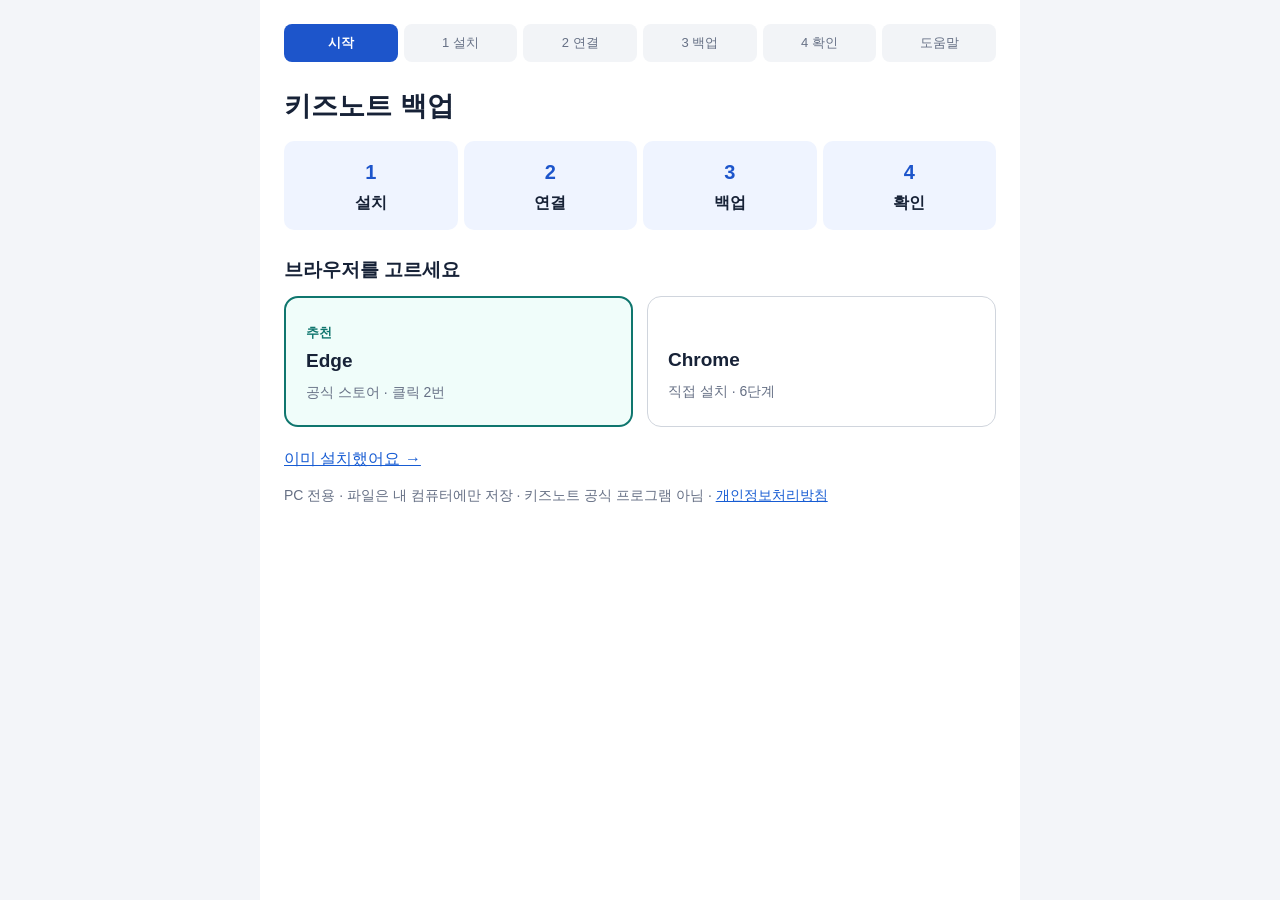
==== commit cd2e506b: "chore: add store submission assets and privacy policy - Add extension icon and reference it in the m" ====
--- a/instruction/index.html
+++ b/instruction/index.html
@@ -17,7 +17,7 @@
 <a class="card" href="chrome.html"><em>&nbsp;</em><b>Chrome</b><span>직접 설치 · 6단계</span></a>
 </div>
 <p class="more"><a href="open.html">이미 설치했어요 →</a></p>
-<p class="small">PC 전용 · 파일은 내 컴퓨터에만 저장 · 키즈노트 공식 프로그램 아님</p>
+<p class="small">PC 전용 · 파일은 내 컴퓨터에만 저장 · 키즈노트 공식 프로그램 아님 · <a href="privacy.html" style="white-space:nowrap">개인정보처리방침</a></p>
 
 </main>
 </body>
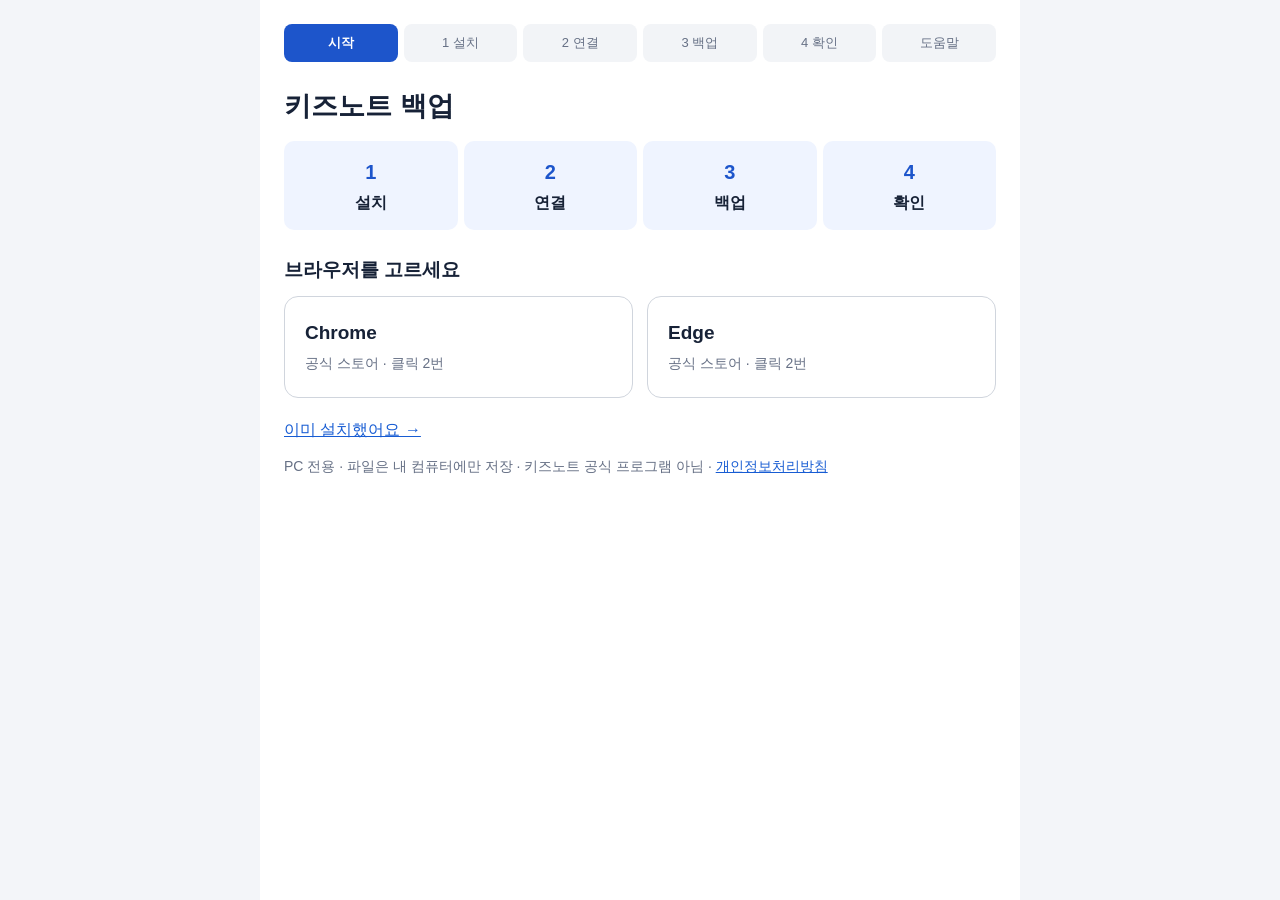
==== commit 0cf1b499: "docs: switch Chrome install guide to Chrome Web Store - Replace ZIP and developer-mode steps with st" ====
--- a/instruction/index.html
+++ b/instruction/index.html
@@ -13,8 +13,8 @@
 <ol class="flow"><li>설치</li><li>연결</li><li>백업</li><li>확인</li></ol>
 <h2>브라우저를 고르세요</h2>
 <div class="choices">
-<a class="card best" href="edge.html"><em>추천</em><b>Edge</b><span>공식 스토어 · 클릭 2번</span></a>
-<a class="card" href="chrome.html"><em>&nbsp;</em><b>Chrome</b><span>직접 설치 · 6단계</span></a>
+<a class="card" href="chrome.html"><b>Chrome</b><span>공식 스토어 · 클릭 2번</span></a>
+<a class="card" href="edge.html"><b>Edge</b><span>공식 스토어 · 클릭 2번</span></a>
 </div>
 <p class="more"><a href="open.html">이미 설치했어요 →</a></p>
 <p class="small">PC 전용 · 파일은 내 컴퓨터에만 저장 · 키즈노트 공식 프로그램 아님 · <a href="privacy.html" style="white-space:nowrap">개인정보처리방침</a></p>
--- a/instruction/guide.css
+++ b/instruction/guide.css
@@ -19,7 +19,6 @@
 .choices{display:grid;grid-template-columns:1fr 1fr;gap:14px}
 .card{display:block;text-decoration:none;color:inherit;border:1px solid #d0d5dd;border-radius:14px;padding:20px}
 .card:hover{border-color:#667085}.card b{display:block;font-size:19px}.card span{color:#667085;font-size:14px}
-.card.best{border:2px solid #0f766e;background:#f0fdfa}.card em{font-style:normal;font-weight:700;color:#0f766e;font-size:13px}
 table{width:100%;border-collapse:collapse;margin:10px 0;font-size:15px}th,td{border:1px solid #e4e7ec;padding:9px 10px;text-align:left;vertical-align:top}th{background:#f8fafc}td:first-child,th:first-child{width:32%;word-break:keep-all}
 .pager{display:flex;justify-content:space-between;gap:10px;margin-top:10px;padding-top:22px;border-top:1px solid #e4e7ec}
 .pager a{font-weight:700;text-decoration:none}
@@ -34,3 +33,5 @@
 .crumb{display:flex;flex-wrap:wrap;gap:6px;align-items:center;color:#667085}.crumb span{background:#f2f4f7;color:#172237;border-radius:6px;padding:3px 9px;font-weight:600}
 .small{color:#667085;font-size:14px}.more{margin-top:18px}
 .pager a.btn{color:#fff}
+details{border-top:1px solid #e4e7ec;padding:14px 0}
+summary{font-weight:700;color:#175cd3;cursor:pointer}
